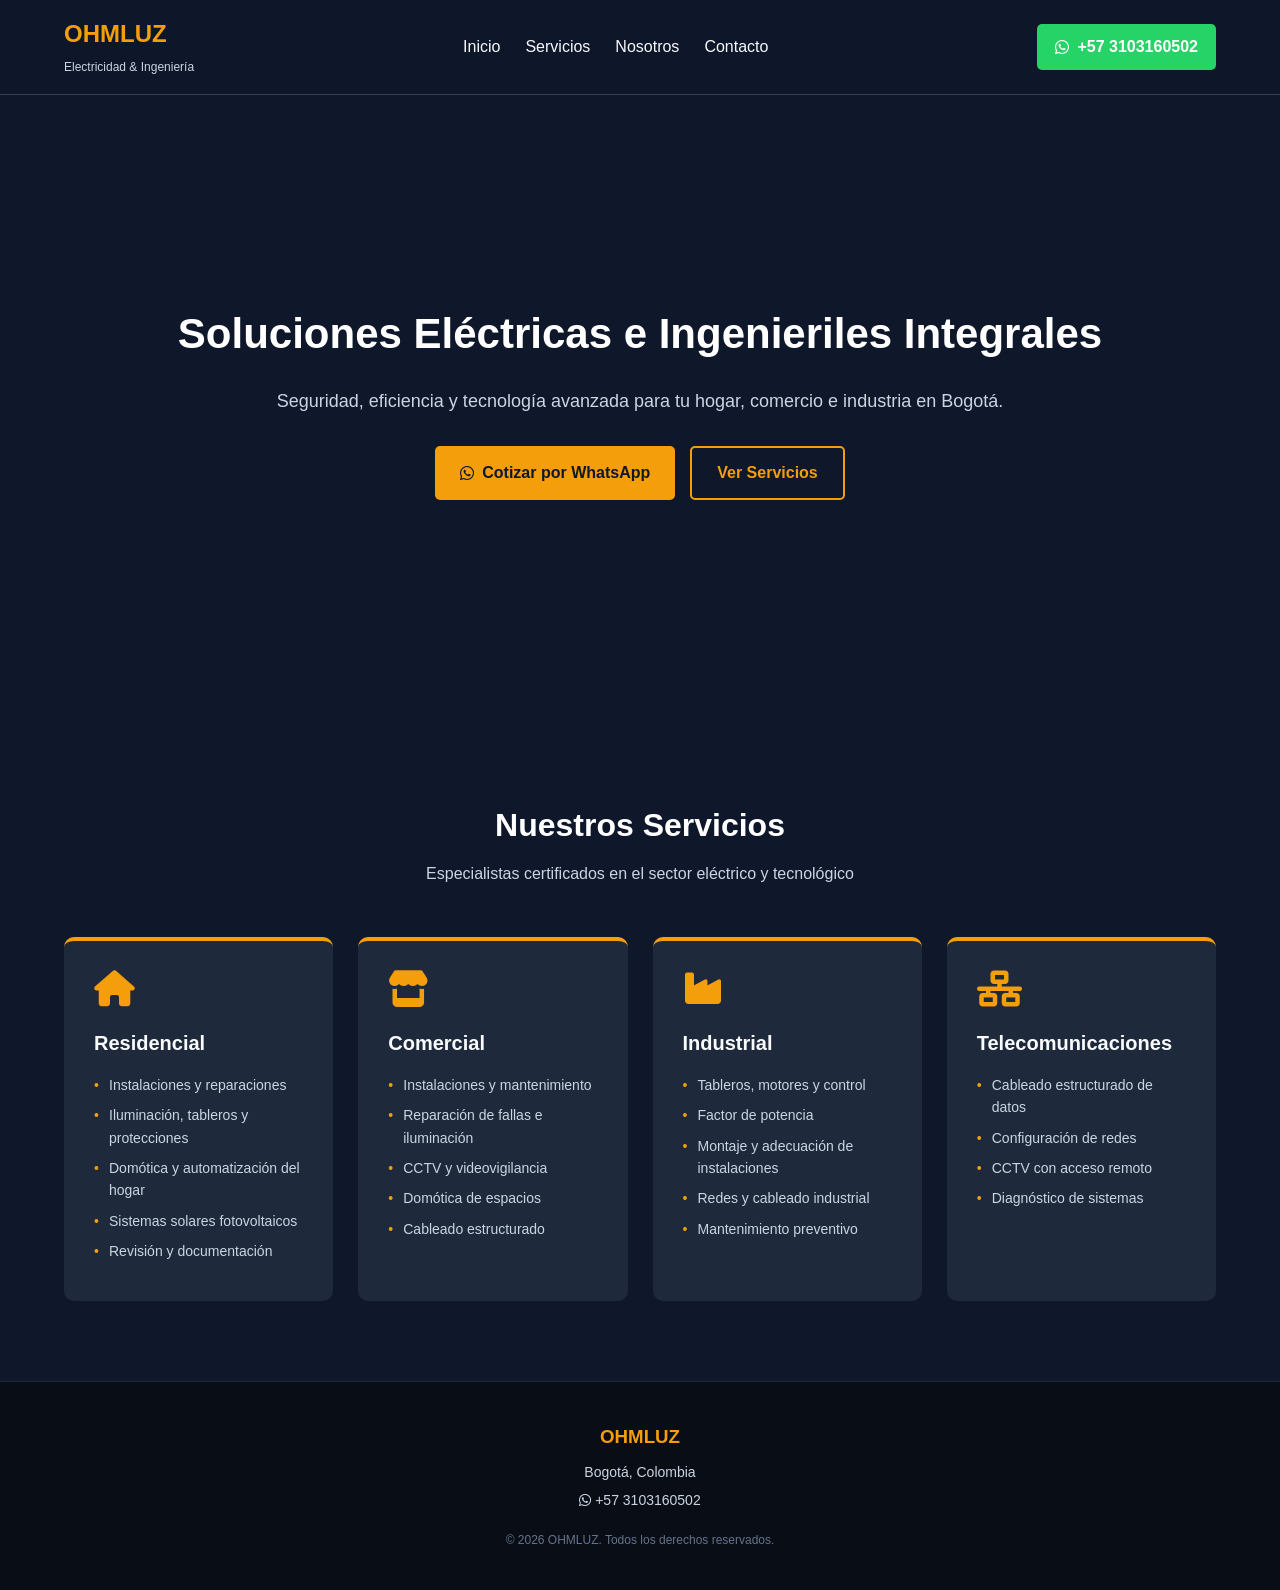
==== index.html @ 65d3776a "Add files via upload" ====
<!DOCTYPE html>
<html lang="es">
<head>
    <meta charset="UTF-8">
    <meta name="viewport" content="width=device-width, initial-scale=1.0">
    <title>OHMLUZ | Soluciones Eléctricas e Ingenieriles en Bogotá</title>
    <link rel="stylesheet" href="css/style.css">
    <link rel="stylesheet" href="https://cdnjs.cloudflare.com/ajax/libs/font-awesome/6.4.0/css/all.min.css">
</head>
<body>
    <!-- Header -->
    <header>
        <div class="container navbar">
            <div class="logo">
                <h2>OHMLUZ</h2>
                <span>Electricidad & Ingeniería</span>
            </div>
            <nav>
                <ul>
                    <li><a href="#inicio">Inicio</a></li>
                    <li><a href="#servicios">Servicios</a></li>
                    <li><a href="#nosotros">Nosotros</a></li>
                    <li><a href="#contacto">Contacto</a></li>
                </ul>
            </nav>
            <div class="cta-header">
                <a href="https://wa.me/573103160502" target="_blank" class="btn-whatsapp">
                    <i class="fab fa-whatsapp"></i> +57 3103160502
                </a>
            </div>
        </div>
    </header>

    <!-- Hero Section -->
    <section id="inicio" class="hero">
        <div class="container hero-content">
            <h1>Soluciones Eléctricas e Ingenieriles Integrales</h1>
            <p>Seguridad, eficiencia y tecnología avanzada para tu hogar, comercio e industria en Bogotá.</p>
            <div class="hero-buttons">
                <a href="https://wa.me/573103160502" target="_blank" class="btn btn-primary"><i class="fab fa-whatsapp"></i> Cotizar por WhatsApp</a>
                <a href="#servicios" class="btn btn-secondary">Ver Servicios</a>
            </div>
        </div>
    </section>

    <!-- Servicios Section -->
    <section id="servicios" class="services">
        <div class="container">
            <div class="section-title">
                <h2>Nuestros Servicios</h2>
                <p>Especialistas certificados en el sector eléctrico y tecnológico</p>
            </div>
            <div class="services-grid">
                <div class="service-card">
                    <i class="fas fa-home"></i>
                    <h3>Residencial</h3>
                    <ul>
                        <li>Instalaciones y reparaciones</li>
                        <li>Iluminación, tableros y protecciones</li>
                        <li>Domótica y automatización del hogar</li>
                        <li>Sistemas solares fotovoltaicos</li>
                        <li>Revisión y documentación</li>
                    </ul>
                </div>
                <div class="service-card">
                    <i class="fas fa-store"></i>
                    <h3>Comercial</h3>
                    <ul>
                        <li>Instalaciones y mantenimiento</li>
                        <li>Reparación de fallas e iluminación</li>
                        <li>CCTV y videovigilancia</li>
                        <li>Domótica de espacios</li>
                        <li>Cableado estructurado</li>
                    </ul>
                </div>
                <div class="service-card">
                    <i class="fas fa-industry"></i>
                    <h3>Industrial</h3>
                    <ul>
                        <li>Tableros, motores y control</li>
                        <li>Factor de potencia</li>
                        <li>Montaje y adecuación de instalaciones</li>
                        <li>Redes y cableado industrial</li>
                        <li>Mantenimiento preventivo</li>
                    </ul>
                </div>
                <div class="service-card">
                    <i class="fas fa-network-wired"></i>
                    <h3>Telecomunicaciones</h3>
                    <ul>
                        <li>Cableado estructurado de datos</li>
                        <li>Configuración de redes</li>
                        <li>CCTV con acceso remoto</li>
                        <li>Diagnóstico de sistemas</li>
                    </ul>
                </div>
            </div>
        </div>
    </section>

    <!-- Contacto / Footer -->
    <footer id="contacto">
        <div class="container footer-content">
            <div class="footer-info">
                <h3>OHMLUZ</h3>
                <p>Bogotá, Colombia</p>
                <p><i class="fab fa-whatsapp"></i> +57 3103160502</p>
            </div>
            <div class="footer-copy">
                <p>&copy; 2026 OHMLUZ. Todos los derechos reservados.</p>
            </div>
        </div>
    </footer>
</body>
</html>
---- css/style.css ----
:root {
    --primary-dark: #0f172a;
    --accent-yellow: #f59e0b;
    --text-light: #f8fafc;
    --text-gray: #cbd5e1;
    --card-bg: #1e293b;
}

* {
    margin: 0;
    padding: 0;
    box-sizing: border-box;
    font-family: 'Segoe UI', Tahoma, Geneva, Verdana, sans-serif;
}

body {
    background-color: var(--primary-dark);
    color: var(--text-light);
    line-height: 1.6;
}

.container {
    width: 90%;
    max-width: 1200px;
    margin: 0 auto;
}

header {
    background: rgba(15, 23, 42, 0.95);
    position: fixed;
    width: 100%;
    top: 0;
    z-index: 1000;
    border-bottom: 1px solid #334155;
    padding: 15px 0;
}

.navbar {
    display: flex;
    justify-content: space-between;
    align-items: center;
}

.logo h2 {
    color: var(--accent-yellow);
    font-size: 24px;
}

.logo span {
    font-size: 12px;
    color: var(--text-gray);
}

nav ul {
    display: flex;
    list-style: none;
    gap: 25px;
}

nav ul li a {
    color: var(--text-light);
    text-decoration: none;
    font-weight: 500;
    transition: color 0.3s;
}

nav ul li a:hover {
    color: var(--accent-yellow);
}

.btn-whatsapp {
    background-color: #25d366;
    color: white;
    padding: 10px 18px;
    border-radius: 5px;
    text-decoration: none;
    font-weight: bold;
    display: flex;
    align-items: center;
    gap: 8px;
    transition: background 0.3s;
}

.btn-whatsapp:hover {
    background-color: #20ba5a;
}

.hero {
    height: 80vh;
    display: flex;
    align-items: center;
    text-align: center;
    background: linear-gradient(rgba(15, 23, 42, 0.85), rgba(15, 23, 42, 0.95)), url('https://images.unsplash.com/photo-1621905251189-08b45d6a269e?auto=format&fit=crop&w=1920&q=80') no-repeat center center/cover;
    padding-top: 80px;
}

.hero-content h1 {
    font-size: 42px;
    margin-bottom: 20px;
    color: white;
}

.hero-content p {
    font-size: 18px;
    color: var(--text-gray);
    margin-bottom: 30px;
    max-br: 700px;
    margin-left: auto;
    margin-right: auto;
}

.hero-buttons {
    display: flex;
    justify-content: center;
    gap: 15px;
}

.btn {
    padding: 12px 25px;
    border-radius: 5px;
    text-decoration: none;
    font-weight: bold;
    display: inline-flex;
    align-items: center;
    gap: 8px;
}

.btn-primary {
    background-color: var(--accent-yellow);
    color: var(--primary-dark);
}

.btn-primary:hover {
    background-color: #d97706;
}

.btn-secondary {
    border: 2px solid var(--accent-yellow);
    color: var(--accent-yellow);
}

.btn-secondary:hover {
    background-color: var(--accent-yellow);
    color: var(--primary-dark);
}

.services {
    padding: 80px 0;
}

.section-title {
    text-align: center;
    margin-bottom: 50px;
}

.section-title h2 {
    font-size: 32px;
    color: white;
    margin-bottom: 10px;
}

.section-title p {
    color: var(--text-gray);
}

.services-grid {
    display: grid;
    grid-template-columns: repeat(auto-fit, minmax(260px, 1fr));
    gap: 25px;
}

.service-card {
    background-color: var(--card-bg);
    padding: 30px;
    border-radius: 10px;
    border-top: 4px solid var(--accent-yellow);
    transition: transform 0.3s;
}

.service-card:hover {
    transform: translateY(-5px);
}

.service-card i {
    font-size: 36px;
    color: var(--accent-yellow);
    margin-bottom: 20px;
}

.service-card h3 {
    margin-bottom: 15px;
    font-size: 20px;
}

.service-card ul {
    list-style: none;
    color: var(--text-gray);
    font-size: 14px;
}

.service-card ul li {
    margin-bottom: 8px;
    position: relative;
    padding-left: 15px;
}

.service-card ul li::before {
    content: "•";
    color: var(--accent-yellow);
    position: absolute;
    left: 0;
}

footer {
    background-color: #090d16;
    padding: 40px 0;
    border-top: 1px solid #1e293b;
    text-align: center;
}

.footer-info h3 {
    color: var(--accent-yellow);
    margin-bottom: 10px;
}

.footer-info p {
    color: var(--text-gray);
    font-size: 14px;
    margin-bottom: 5px;
}

.footer-copy {
    margin-top: 20px;
    font-size: 12px;
    color: #64748b;
}

@media (max-width: 768px) {
    nav ul {
        display: none;
    }
    .hero-content h1 {
        font-size: 32px;
    }
}
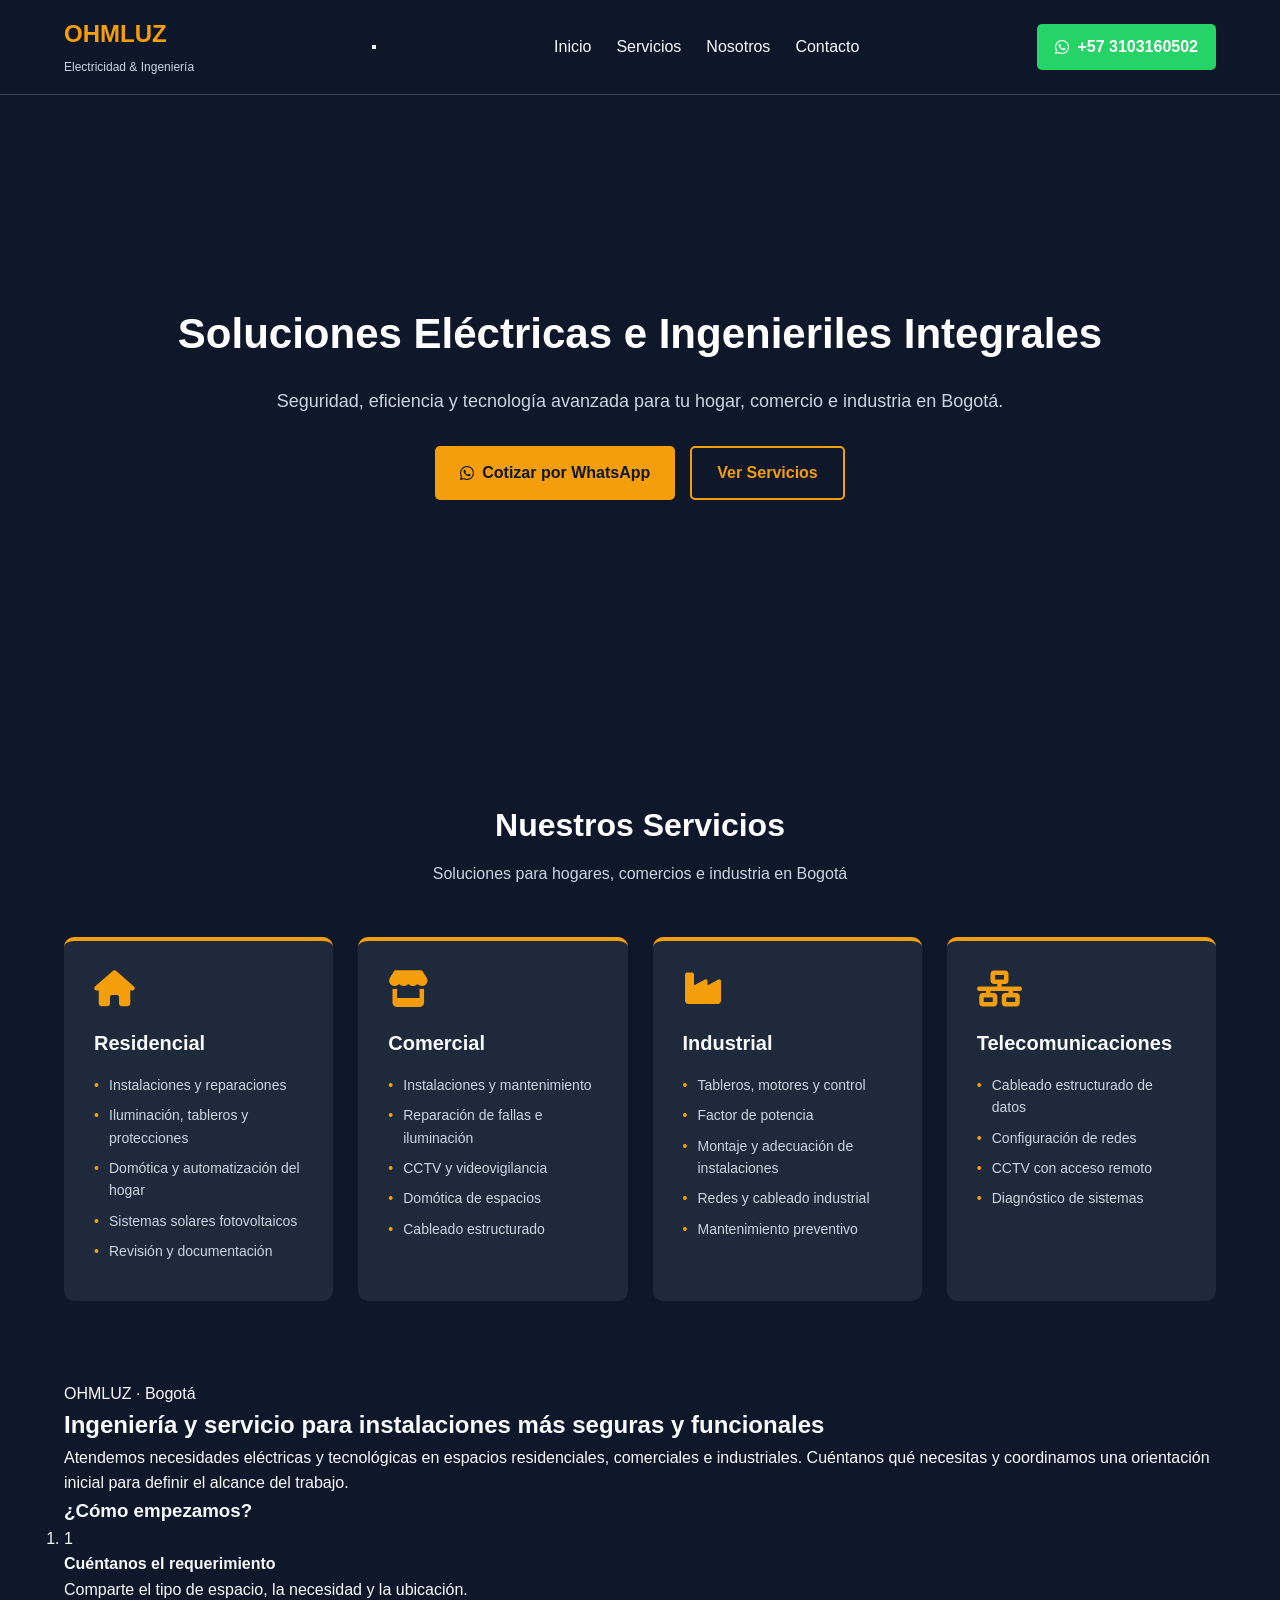
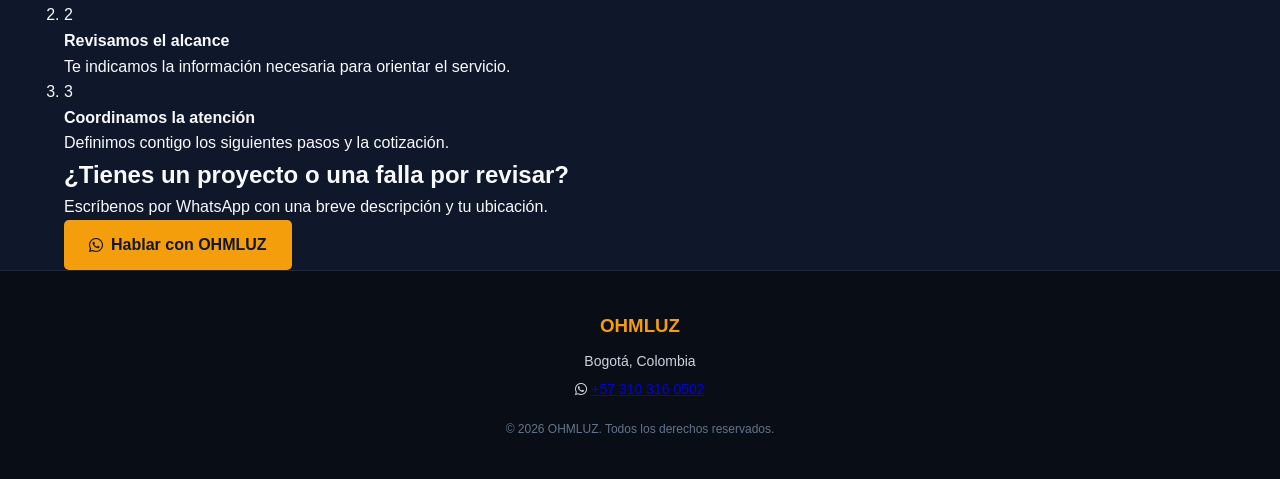
==== commit 6bd60f56: "Add files via upload" ====
--- a/index.html
+++ b/index.html
@@ -15,7 +15,10 @@
                 <h2>OHMLUZ</h2>
                 <span>Electricidad & Ingeniería</span>
             </div>
-            <nav>
+            <button class="menu-toggle" type="button" aria-expanded="false" aria-controls="site-navigation" aria-label="Abrir menú">
+                <span></span><span></span><span></span>
+            </button>
+            <nav id="site-navigation">
                 <ul>
                     <li><a href="#inicio">Inicio</a></li>
                     <li><a href="#servicios">Servicios</a></li>
@@ -24,7 +27,7 @@
                 </ul>
             </nav>
             <div class="cta-header">
-                <a href="https://wa.me/573103160502" target="_blank" class="btn-whatsapp">
+                <a href="https://wa.me/573103160502?text=Hola%2C%20quiero%20consultar%20por%20un%20servicio%20el%C3%A9ctrico." target="_blank" rel="noopener noreferrer" class="btn-whatsapp">
                     <i class="fab fa-whatsapp"></i> +57 3103160502
                 </a>
             </div>
@@ -37,7 +40,7 @@
             <h1>Soluciones Eléctricas e Ingenieriles Integrales</h1>
             <p>Seguridad, eficiencia y tecnología avanzada para tu hogar, comercio e industria en Bogotá.</p>
             <div class="hero-buttons">
-                <a href="https://wa.me/573103160502" target="_blank" class="btn btn-primary"><i class="fab fa-whatsapp"></i> Cotizar por WhatsApp</a>
+            <a href="https://wa.me/573103160502?text=Hola%2C%20quiero%20cotizar%20un%20servicio.%20Mi%20ubicaci%C3%B3n%20es%3A" target="_blank" rel="noopener noreferrer" class="btn btn-primary"><i class="fab fa-whatsapp"></i> Cotizar por WhatsApp</a>
                 <a href="#servicios" class="btn btn-secondary">Ver Servicios</a>
             </div>
         </div>
@@ -48,7 +51,7 @@
         <div class="container">
             <div class="section-title">
                 <h2>Nuestros Servicios</h2>
-                <p>Especialistas certificados en el sector eléctrico y tecnológico</p>
+                <p>Soluciones para hogares, comercios e industria en Bogotá</p>
             </div>
             <div class="services-grid">
                 <div class="service-card">
@@ -98,18 +101,58 @@
         </div>
     </section>
 
+    <section id="nosotros" class="about">
+        <div class="container about-content">
+            <div>
+                <p class="eyebrow">OHMLUZ · Bogotá</p>
+                <h2>Ingeniería y servicio para instalaciones más seguras y funcionales</h2>
+                <p>Atendemos necesidades eléctricas y tecnológicas en espacios residenciales, comerciales e industriales. Cuéntanos qué necesitas y coordinamos una orientación inicial para definir el alcance del trabajo.</p>
+            </div>
+            <div class="process-card">
+                <h3>¿Cómo empezamos?</h3>
+                <ol>
+                    <li><span>1</span><div><strong>Cuéntanos el requerimiento</strong><p>Comparte el tipo de espacio, la necesidad y la ubicación.</p></div></li>
+                    <li><span>2</span><div><strong>Revisamos el alcance</strong><p>Te indicamos la información necesaria para orientar el servicio.</p></div></li>
+                    <li><span>3</span><div><strong>Coordinamos la atención</strong><p>Definimos contigo los siguientes pasos y la cotización.</p></div></li>
+                </ol>
+            </div>
+        </div>
+    </section>
+
+    <section class="contact-cta" aria-labelledby="contact-cta-title">
+        <div class="container contact-cta-content">
+            <div><h2 id="contact-cta-title">¿Tienes un proyecto o una falla por revisar?</h2><p>Escríbenos por WhatsApp con una breve descripción y tu ubicación.</p></div>
+            <a href="https://wa.me/573103160502?text=Hola%2C%20necesito%20ayuda%20con%20un%20servicio.%20Descripci%C3%B3n%3A%20%20Ubicaci%C3%B3n%3A" target="_blank" rel="noopener noreferrer" class="btn btn-primary"><i class="fab fa-whatsapp" aria-hidden="true"></i> Hablar con OHMLUZ</a>
+        </div>
+    </section>
+
     <!-- Contacto / Footer -->
     <footer id="contacto">
         <div class="container footer-content">
             <div class="footer-info">
                 <h3>OHMLUZ</h3>
                 <p>Bogotá, Colombia</p>
-                <p><i class="fab fa-whatsapp"></i> +57 3103160502</p>
+                <p><i class="fab fa-whatsapp" aria-hidden="true"></i> <a href="https://wa.me/573103160502" target="_blank" rel="noopener noreferrer">+57 310 316 0502</a></p>
             </div>
             <div class="footer-copy">
                 <p>&copy; 2026 OHMLUZ. Todos los derechos reservados.</p>
             </div>
         </div>
     </footer>
+    <script>
+        const menuToggle = document.querySelector('.menu-toggle');
+        const navigation = document.querySelector('#site-navigation');
+        menuToggle.addEventListener('click', () => {
+            const isOpen = menuToggle.getAttribute('aria-expanded') === 'true';
+            menuToggle.setAttribute('aria-expanded', String(!isOpen));
+            menuToggle.setAttribute('aria-label', isOpen ? 'Abrir menú' : 'Cerrar menú');
+            navigation.classList.toggle('is-open', !isOpen);
+        });
+        navigation.querySelectorAll('a').forEach(link => link.addEventListener('click', () => {
+            menuToggle.setAttribute('aria-expanded', 'false');
+            menuToggle.setAttribute('aria-label', 'Abrir menú');
+            navigation.classList.remove('is-open');
+        }));
+    </script>
 </body>
 </html>
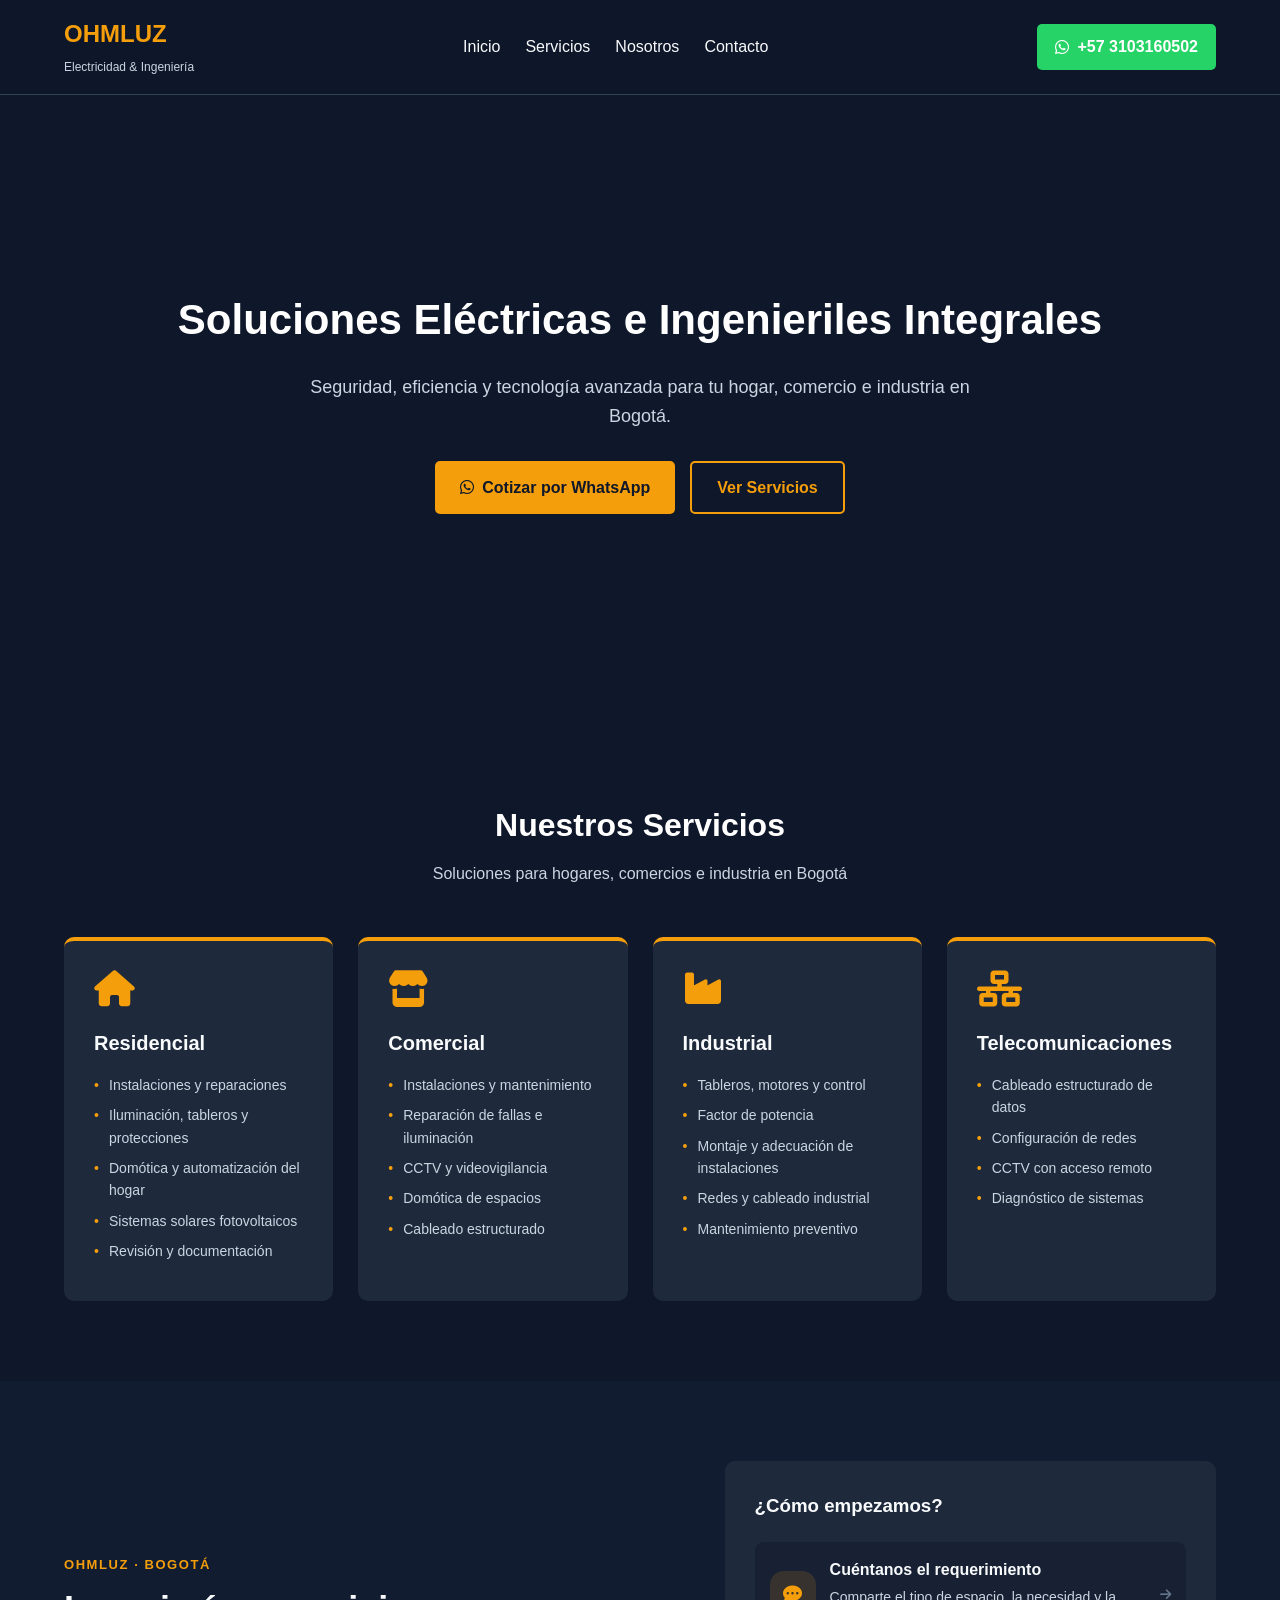
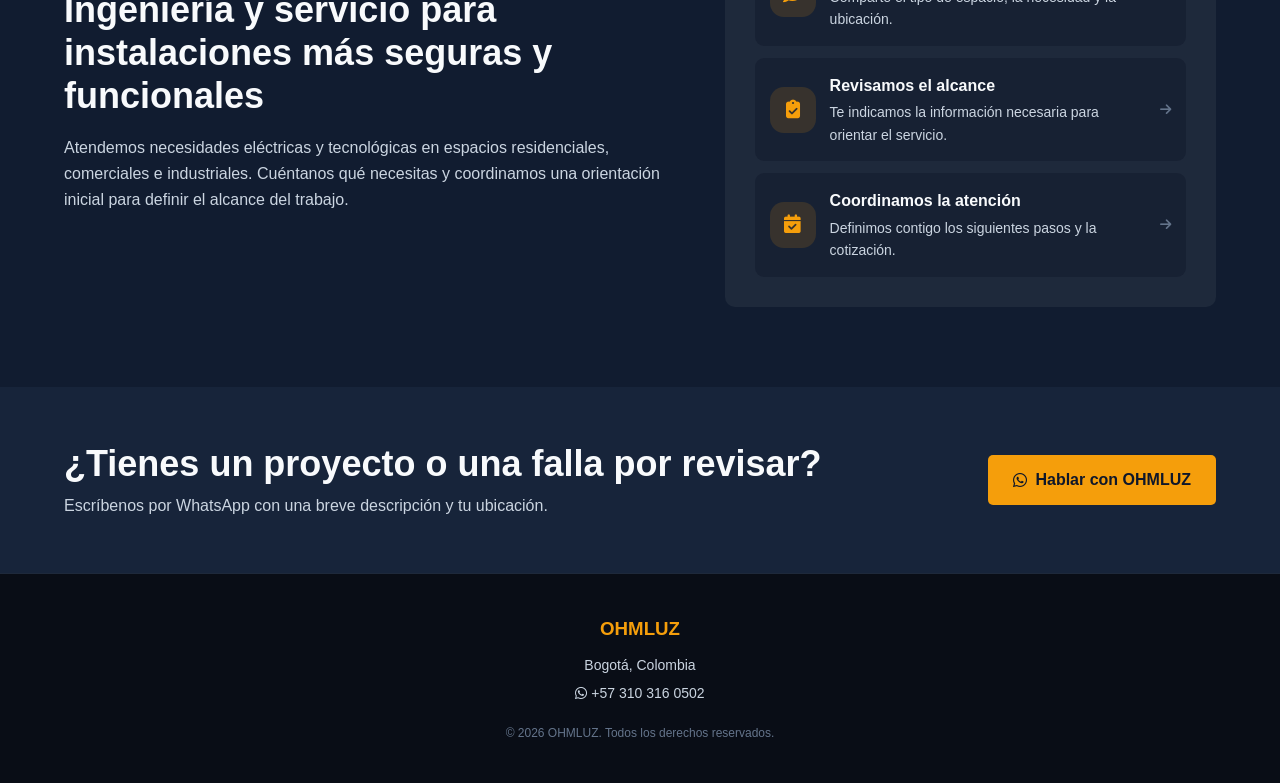
==== commit 1b17701e: "Add files via upload" ====
--- a/index.html
+++ b/index.html
@@ -111,9 +111,9 @@
             <div class="process-card">
                 <h3>¿Cómo empezamos?</h3>
                 <ol>
-                    <li><span>1</span><div><strong>Cuéntanos el requerimiento</strong><p>Comparte el tipo de espacio, la necesidad y la ubicación.</p></div></li>
-                    <li><span>2</span><div><strong>Revisamos el alcance</strong><p>Te indicamos la información necesaria para orientar el servicio.</p></div></li>
-                    <li><span>3</span><div><strong>Coordinamos la atención</strong><p>Definimos contigo los siguientes pasos y la cotización.</p></div></li>
+                    <li tabindex="0"><span class="step-icon"><i class="fas fa-comment-dots" aria-hidden="true"></i></span><div><strong>Cuéntanos el requerimiento</strong><p>Comparte el tipo de espacio, la necesidad y la ubicación.</p></div><i class="fas fa-arrow-right step-arrow" aria-hidden="true"></i></li>
+                    <li tabindex="0"><span class="step-icon"><i class="fas fa-clipboard-check" aria-hidden="true"></i></span><div><strong>Revisamos el alcance</strong><p>Te indicamos la información necesaria para orientar el servicio.</p></div><i class="fas fa-arrow-right step-arrow" aria-hidden="true"></i></li>
+                    <li tabindex="0"><span class="step-icon"><i class="fas fa-calendar-check" aria-hidden="true"></i></span><div><strong>Coordinamos la atención</strong><p>Definimos contigo los siguientes pasos y la cotización.</p></div><i class="fas fa-arrow-right step-arrow" aria-hidden="true"></i></li>
                 </ol>
             </div>
         </div>
--- a/css/style.css
+++ b/css/style.css
@@ -13,6 +13,9 @@
     box-sizing: border-box;
     font-family: 'Segoe UI', Tahoma, Geneva, Verdana, sans-serif;
 }
+
+html { scroll-behavior: smooth; scroll-padding-top: 90px; }
+*:focus-visible { outline: 3px solid #fbbf24; outline-offset: 3px; }
 
 body {
     background-color: var(--primary-dark);
@@ -36,6 +39,8 @@
     padding: 15px 0;
 }
 
+.menu-toggle { display: none; }
+
 .navbar {
     display: flex;
     justify-content: space-between;
@@ -105,7 +110,7 @@
     font-size: 18px;
     color: var(--text-gray);
     margin-bottom: 30px;
-    max-br: 700px;
+    max-width: 700px;
     margin-left: auto;
     margin-right: auto;
 }
@@ -149,6 +154,25 @@
     padding: 80px 0;
 }
 
+.about { padding: 80px 0; background: #111c30; }
+.about-content { display: grid; grid-template-columns: 1.1fr .9fr; gap: 60px; align-items: center; }
+.eyebrow { color: var(--accent-yellow); font-size: 13px; font-weight: 700; letter-spacing: .12em; text-transform: uppercase; margin-bottom: 12px; }
+.about h2, .contact-cta h2 { font-size: clamp(27px, 3vw, 36px); line-height: 1.2; margin-bottom: 18px; }
+.about-content > div:first-child > p:last-child, .contact-cta p { color: var(--text-gray); }
+.process-card { background: var(--card-bg); padding: 30px; border-radius: 10px; }
+.process-card h3 { margin-bottom: 22px; }
+.process-card ol { list-style: none; display: grid; gap: 12px; }
+.process-card li { display: flex; align-items: center; gap: 14px; position: relative; padding: 14px; border: 1px solid transparent; border-radius: 9px; background: rgba(15, 23, 42, .42); transition: transform .2s ease, border-color .2s ease, background .2s ease; }
+.process-card li:hover, .process-card li:focus-visible { transform: translateX(5px); border-color: rgba(245, 158, 11, .55); background: rgba(245, 158, 11, .08); }
+.step-icon { flex: 0 0 46px; width: 46px; height: 46px; display: grid; place-items: center; border-radius: 14px; background: rgba(245, 158, 11, .14); color: var(--accent-yellow); font-size: 19px; transition: transform .2s ease, background .2s ease, color .2s ease; }
+.process-card li:hover .step-icon, .process-card li:focus-visible .step-icon { transform: rotate(-7deg) scale(1.08); background: var(--accent-yellow); color: var(--primary-dark); }
+.process-card li p { color: var(--text-gray); font-size: 14px; margin-top: 3px; }
+.step-arrow { margin-left: auto; color: #64748b; font-size: 13px; transition: transform .2s ease, color .2s ease; }
+.process-card li:hover .step-arrow, .process-card li:focus-visible .step-arrow { transform: translateX(3px); color: var(--accent-yellow); }
+.contact-cta { padding: 55px 0; background: #17243a; }
+.contact-cta-content { display: flex; align-items: center; justify-content: space-between; gap: 30px; }
+.contact-cta h2 { margin-bottom: 8px; }
+
 .section-title {
     text-align: center;
     margin-bottom: 50px;
@@ -229,6 +253,8 @@
     font-size: 14px;
     margin-bottom: 5px;
 }
+.footer-info a { color: inherit; text-decoration: none; }
+.footer-info a:hover { color: var(--accent-yellow); }
 
 .footer-copy {
     margin-top: 20px;
@@ -237,10 +263,34 @@
 }
 
 @media (max-width: 768px) {
-    nav ul {
-        display: none;
-    }
+    html { scroll-padding-top: 76px; }
+    header { padding: 10px 0; }
+    .navbar { flex-wrap: wrap; }
+    .logo h2 { font-size: 21px; }
+    .cta-header { display: none; }
+    .menu-toggle { display: flex; width: 42px; height: 42px; flex-direction: column; justify-content: center; gap: 5px; align-items: center; border: 1px solid #475569; border-radius: 6px; background: transparent; cursor: pointer; }
+    .menu-toggle span { width: 19px; height: 2px; background: var(--text-light); }
+    nav { display: none; flex-basis: 100%; }
+    nav.is-open { display: block; }
+    nav ul { display: flex; flex-direction: column; gap: 0; padding-top: 10px; }
+    nav li a { display: block; padding: 11px 4px; }
     .hero-content h1 {
         font-size: 32px;
     }
-}
+    .hero { min-height: 80vh; height: auto; padding: 110px 0 60px; }
+    .hero-buttons { flex-wrap: wrap; }
+    .about-content { grid-template-columns: 1fr; gap: 30px; }
+    .contact-cta-content { align-items: flex-start; flex-direction: column; }
+}
+
+@media (max-width: 420px) {
+    .hero-content h1 { font-size: 29px; }
+    .hero-content p { font-size: 16px; }
+    .hero-buttons .btn { justify-content: center; width: 100%; }
+    .service-card { padding: 24px; }
+}
+
+@media (prefers-reduced-motion: reduce) {
+    html { scroll-behavior: auto; }
+    *, *::before, *::after { transition-duration: .01ms !important; animation-duration: .01ms !important; }
+}
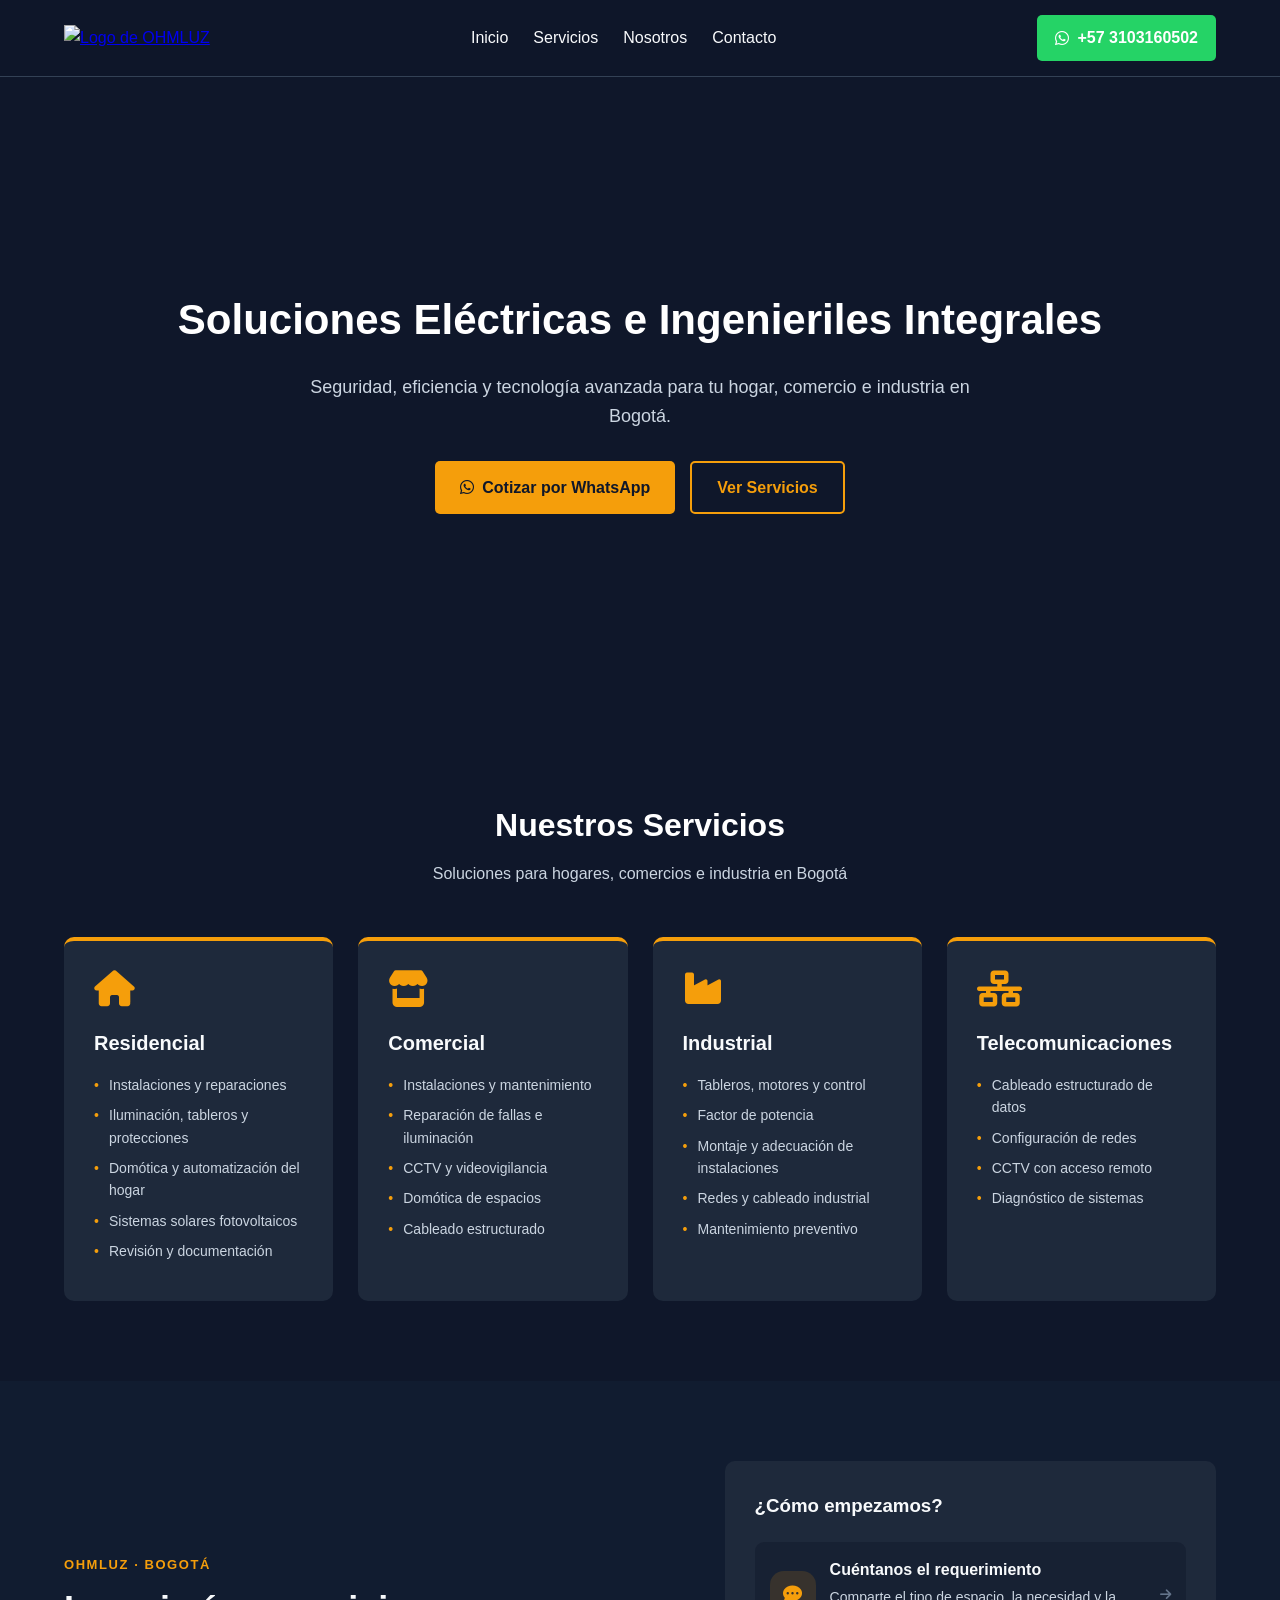
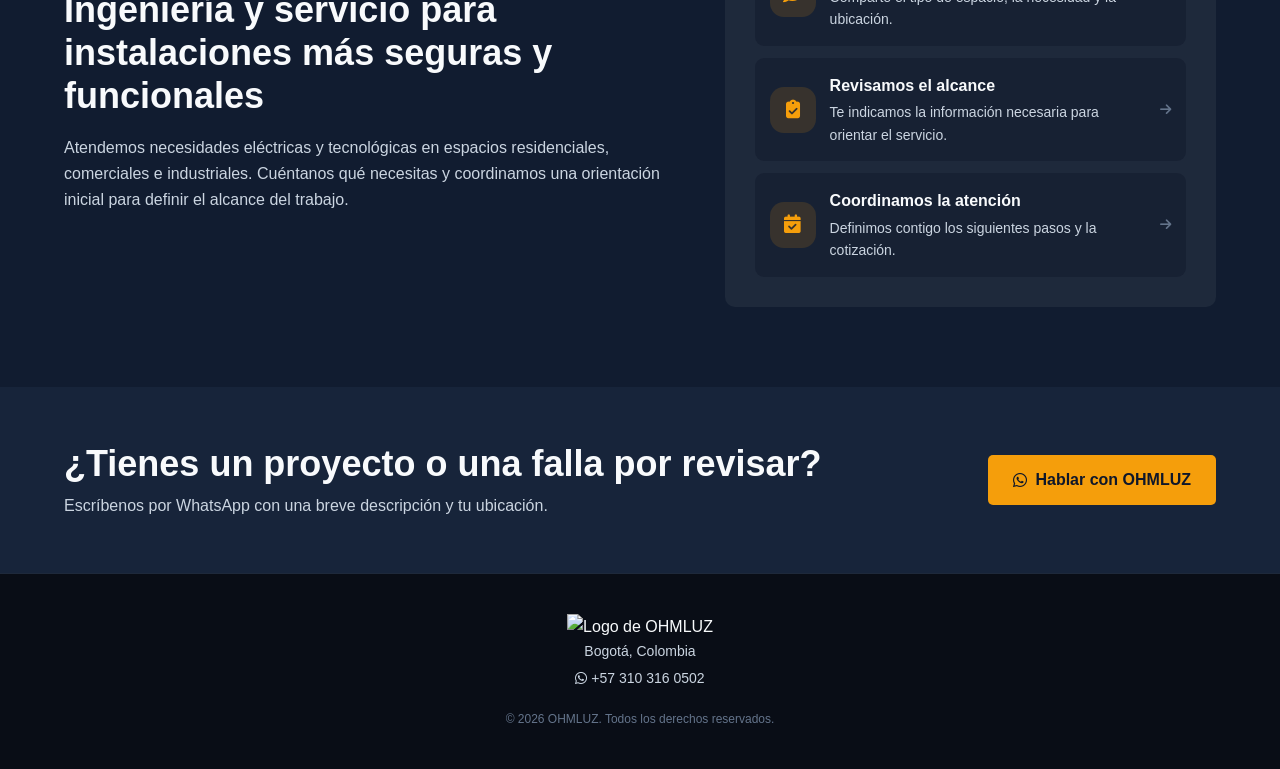
==== commit b183eea6: "Add files via upload" ====
--- a/index.html
+++ b/index.html
@@ -12,8 +12,9 @@
     <header>
         <div class="container navbar">
             <div class="logo">
-                <h2>OHMLUZ</h2>
-                <span>Electricidad & Ingeniería</span>
+                <a href="#inicio" aria-label="OHMLUZ, inicio">
+                    <img src="assets/logo-ohmluz.jpg" alt="Logo de OHMLUZ" width="76" height="76">
+                </a>
             </div>
             <button class="menu-toggle" type="button" aria-expanded="false" aria-controls="site-navigation" aria-label="Abrir menú">
                 <span></span><span></span><span></span>
@@ -130,7 +131,7 @@
     <footer id="contacto">
         <div class="container footer-content">
             <div class="footer-info">
-                <h3>OHMLUZ</h3>
+                <img class="footer-logo" src="assets/logo-ohmluz.jpg" alt="Logo de OHMLUZ" width="130" height="130" loading="lazy">
                 <p>Bogotá, Colombia</p>
                 <p><i class="fab fa-whatsapp" aria-hidden="true"></i> <a href="https://wa.me/573103160502" target="_blank" rel="noopener noreferrer">+57 310 316 0502</a></p>
             </div>
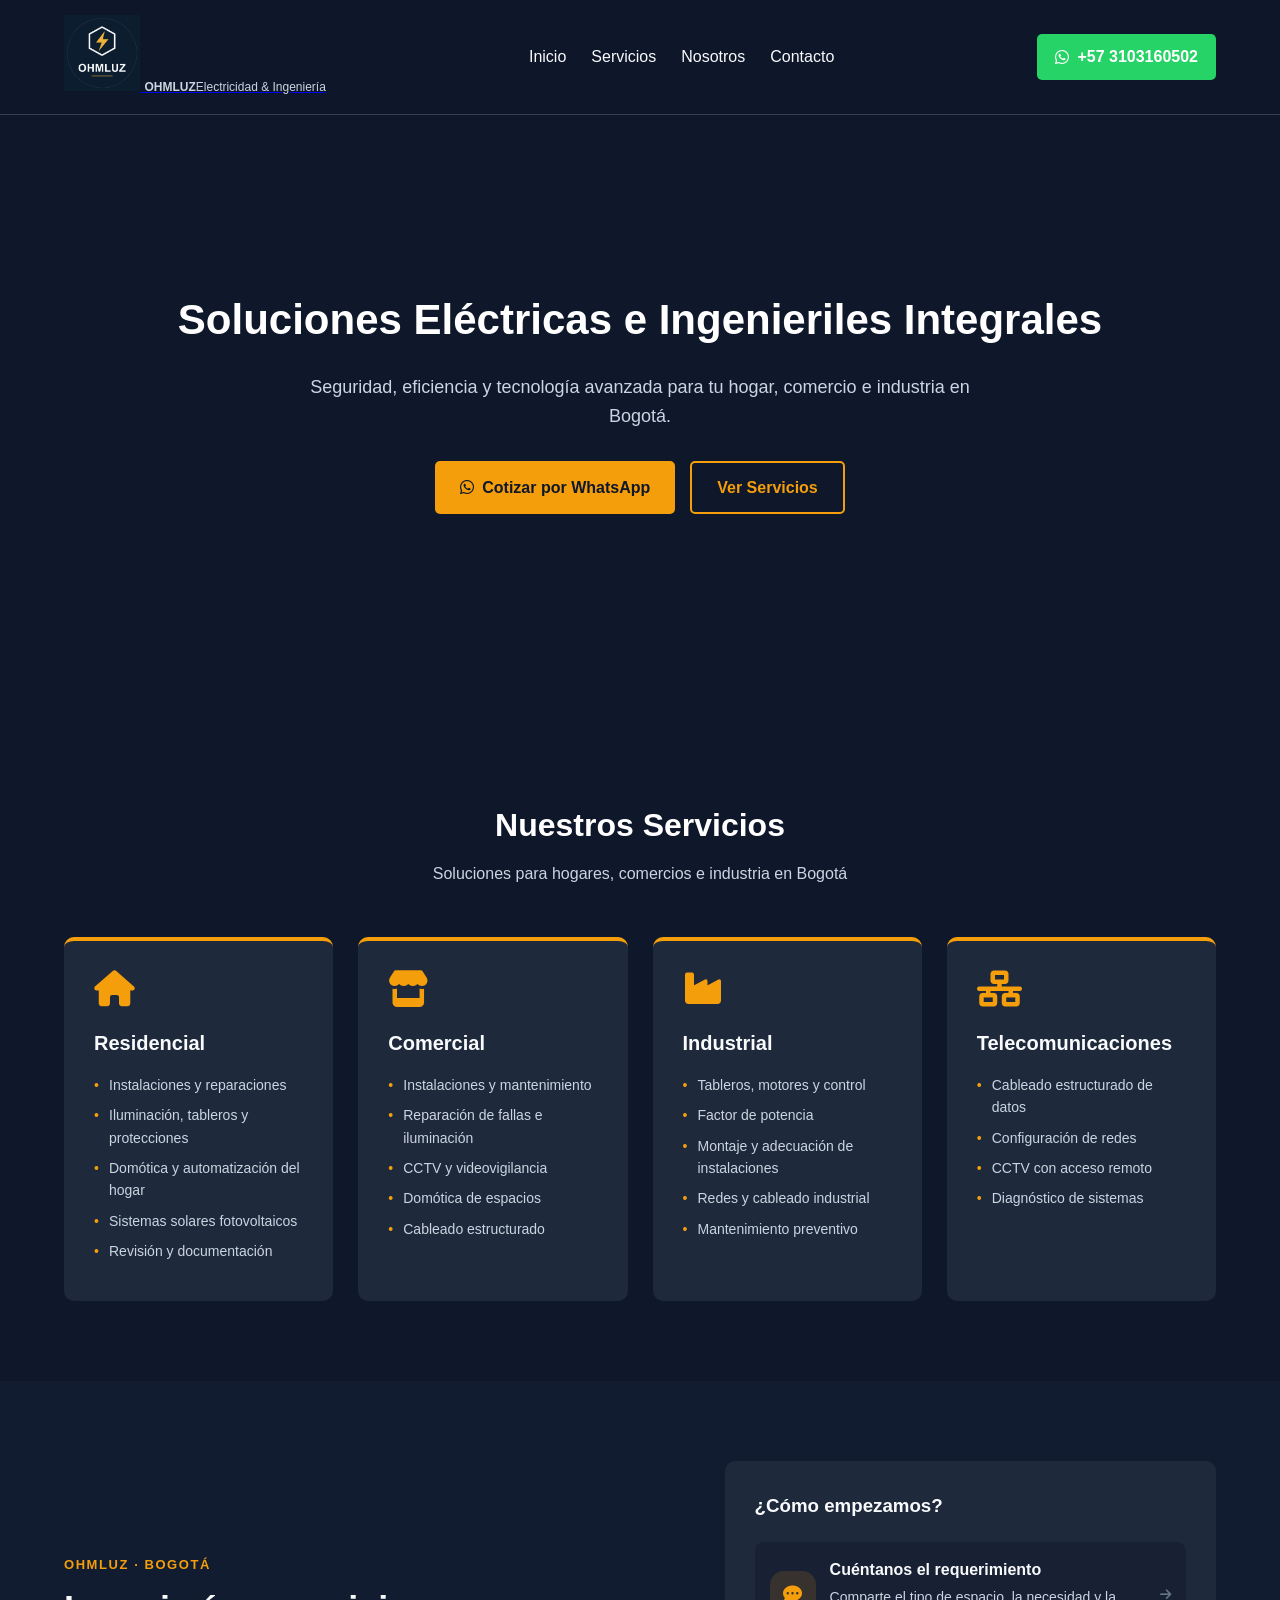
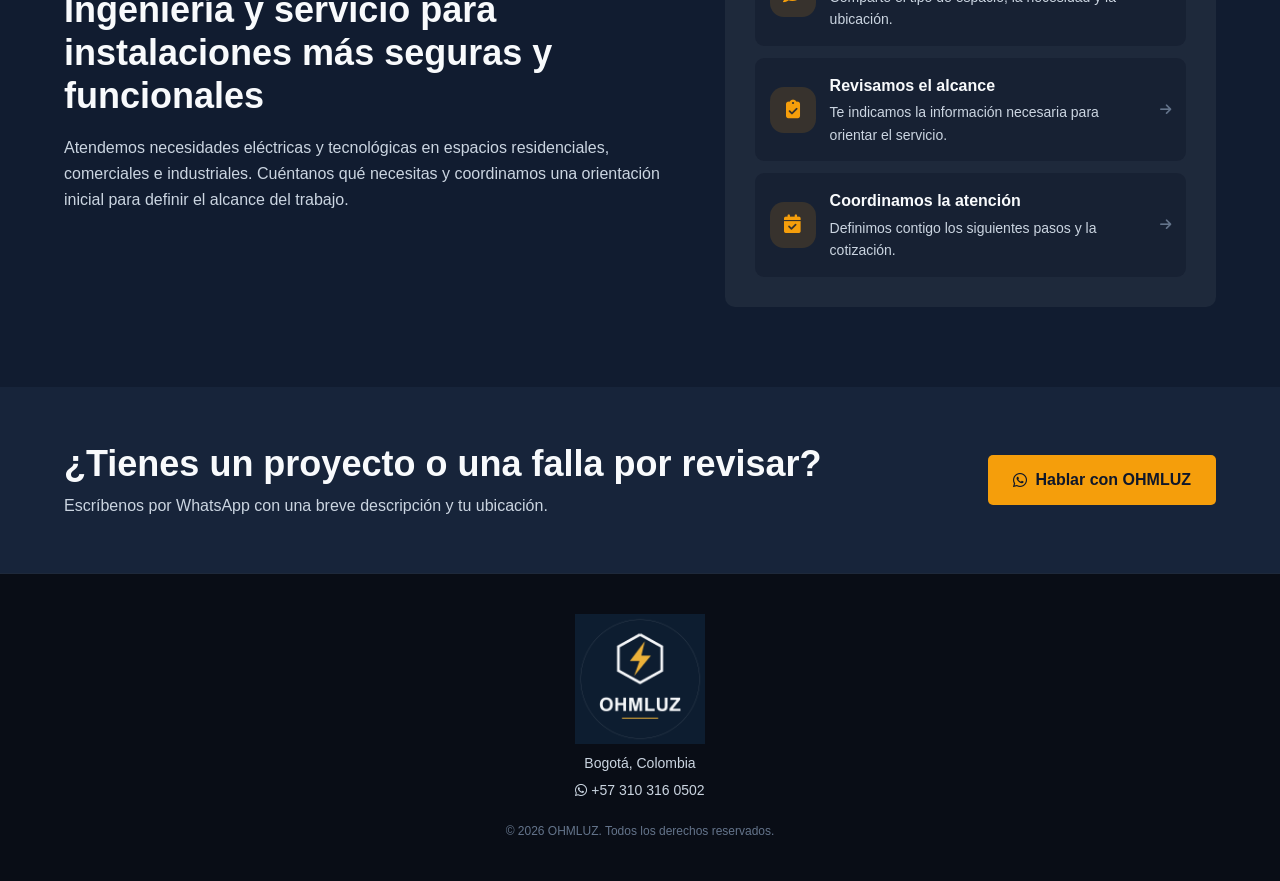
==== commit b0f31363: "Add files via upload" ====
--- a/index.html
+++ b/index.html
@@ -12,8 +12,9 @@
     <header>
         <div class="container navbar">
             <div class="logo">
-                <a href="#inicio" aria-label="OHMLUZ, inicio">
+                <a class="logo-brand" href="#inicio" aria-label="OHMLUZ, inicio">
                     <img src="assets/logo-ohmluz.jpg" alt="Logo de OHMLUZ" width="76" height="76">
+                    <span class="logo-copy"><strong>OHMLUZ</strong><span>Electricidad &amp; Ingeniería</span></span>
                 </a>
             </div>
             <button class="menu-toggle" type="button" aria-expanded="false" aria-controls="site-navigation" aria-label="Abrir menú">
